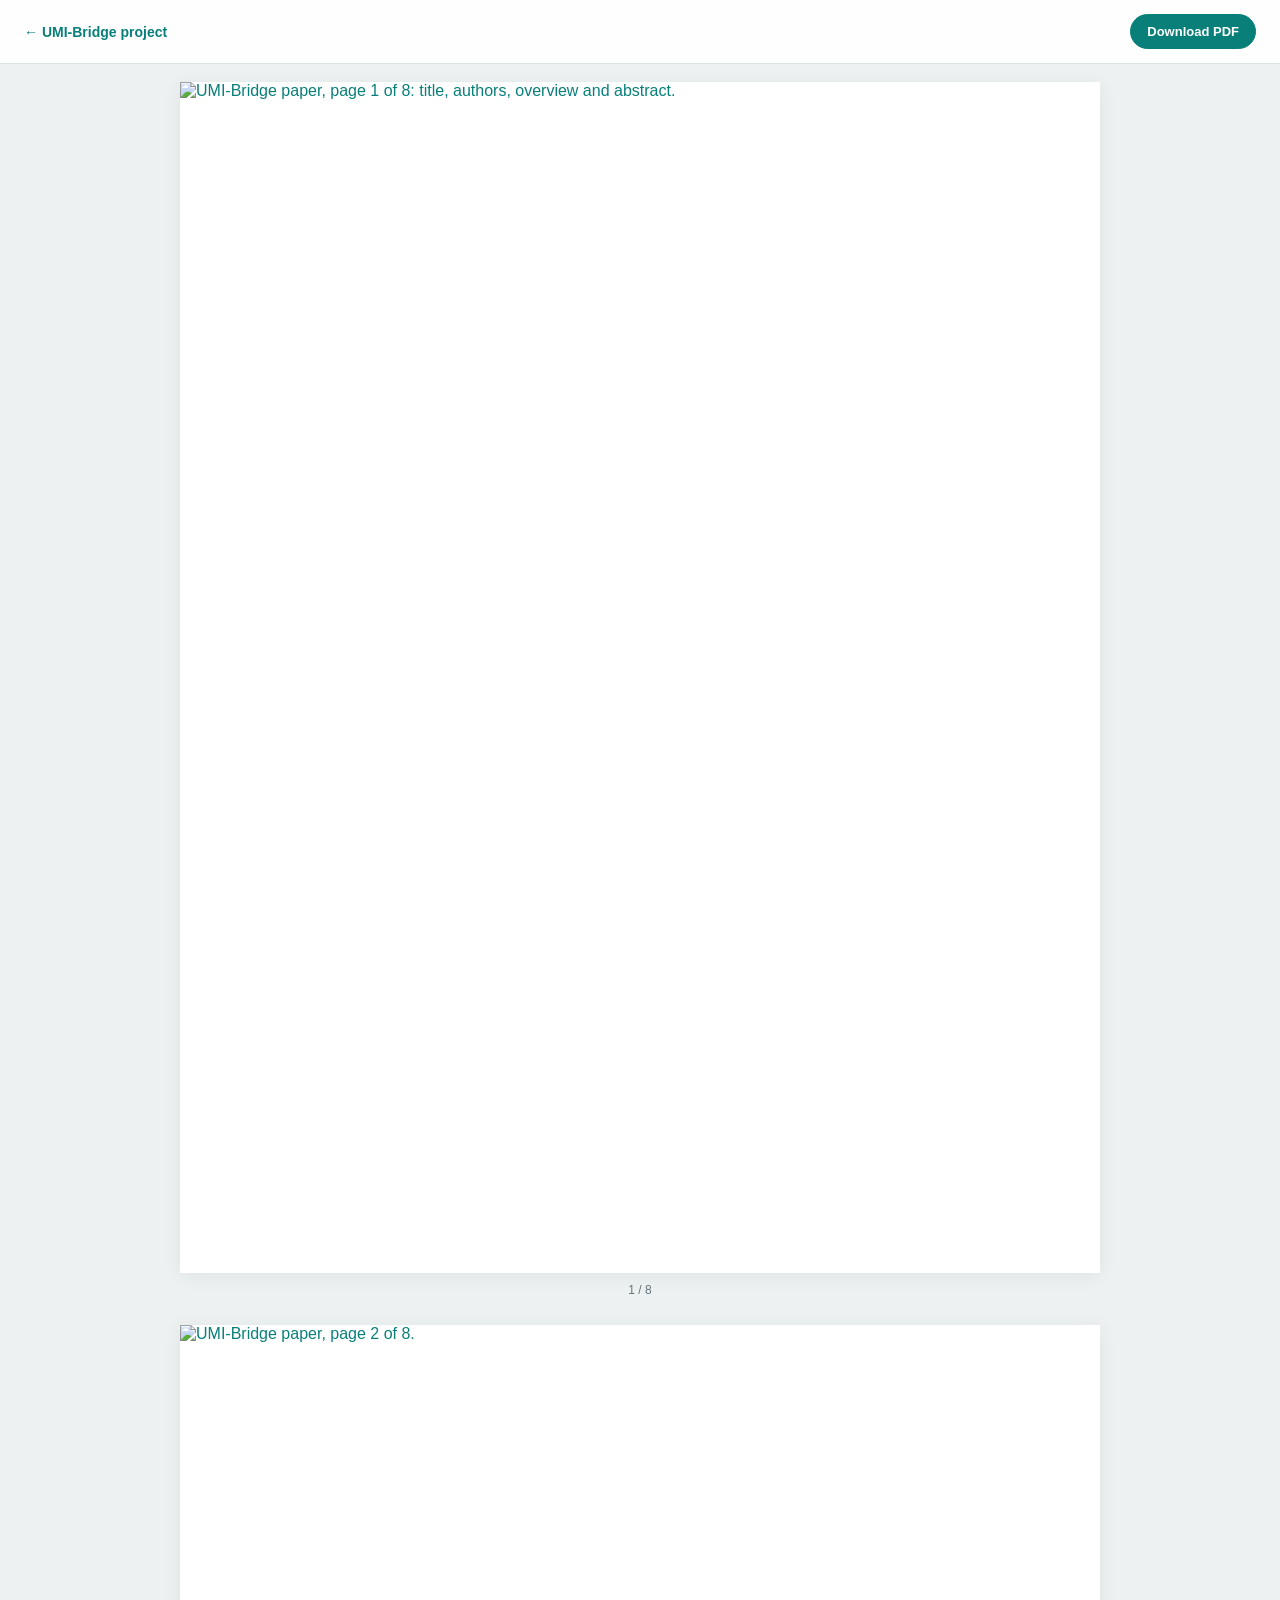
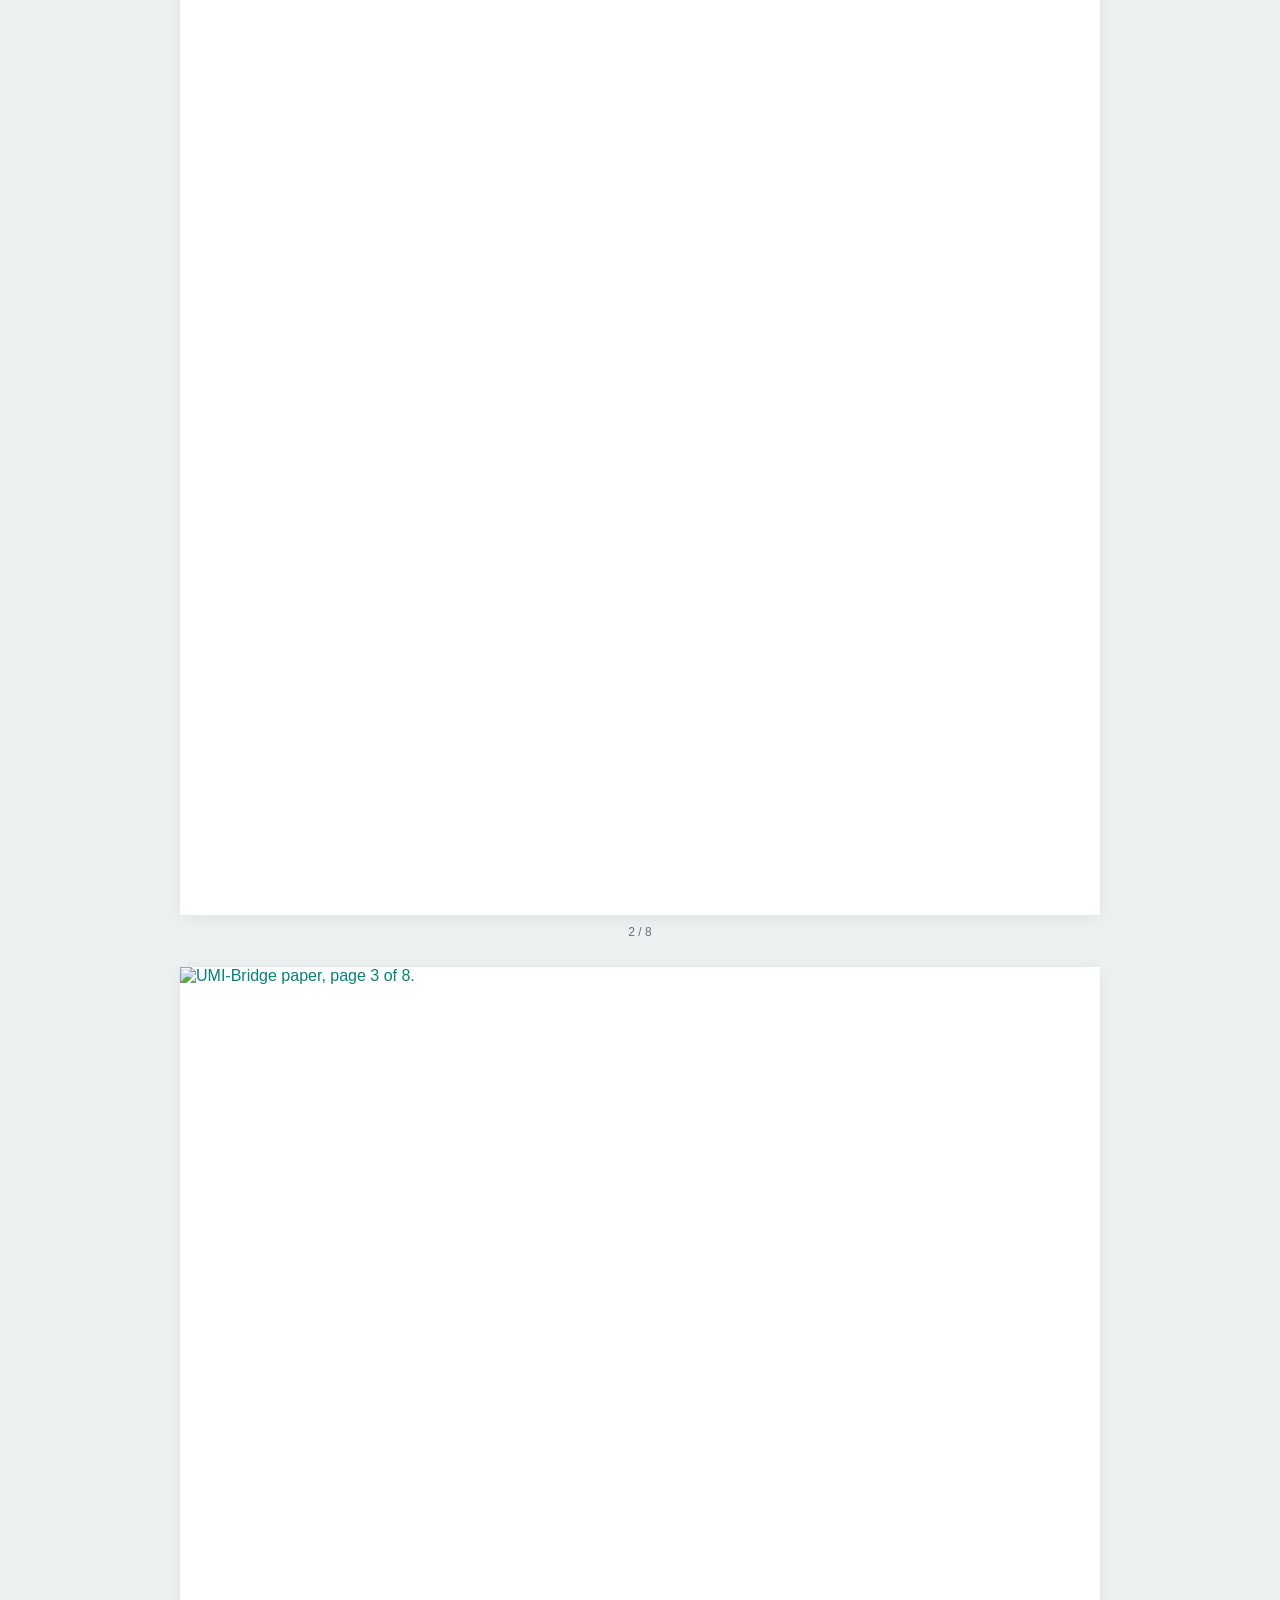
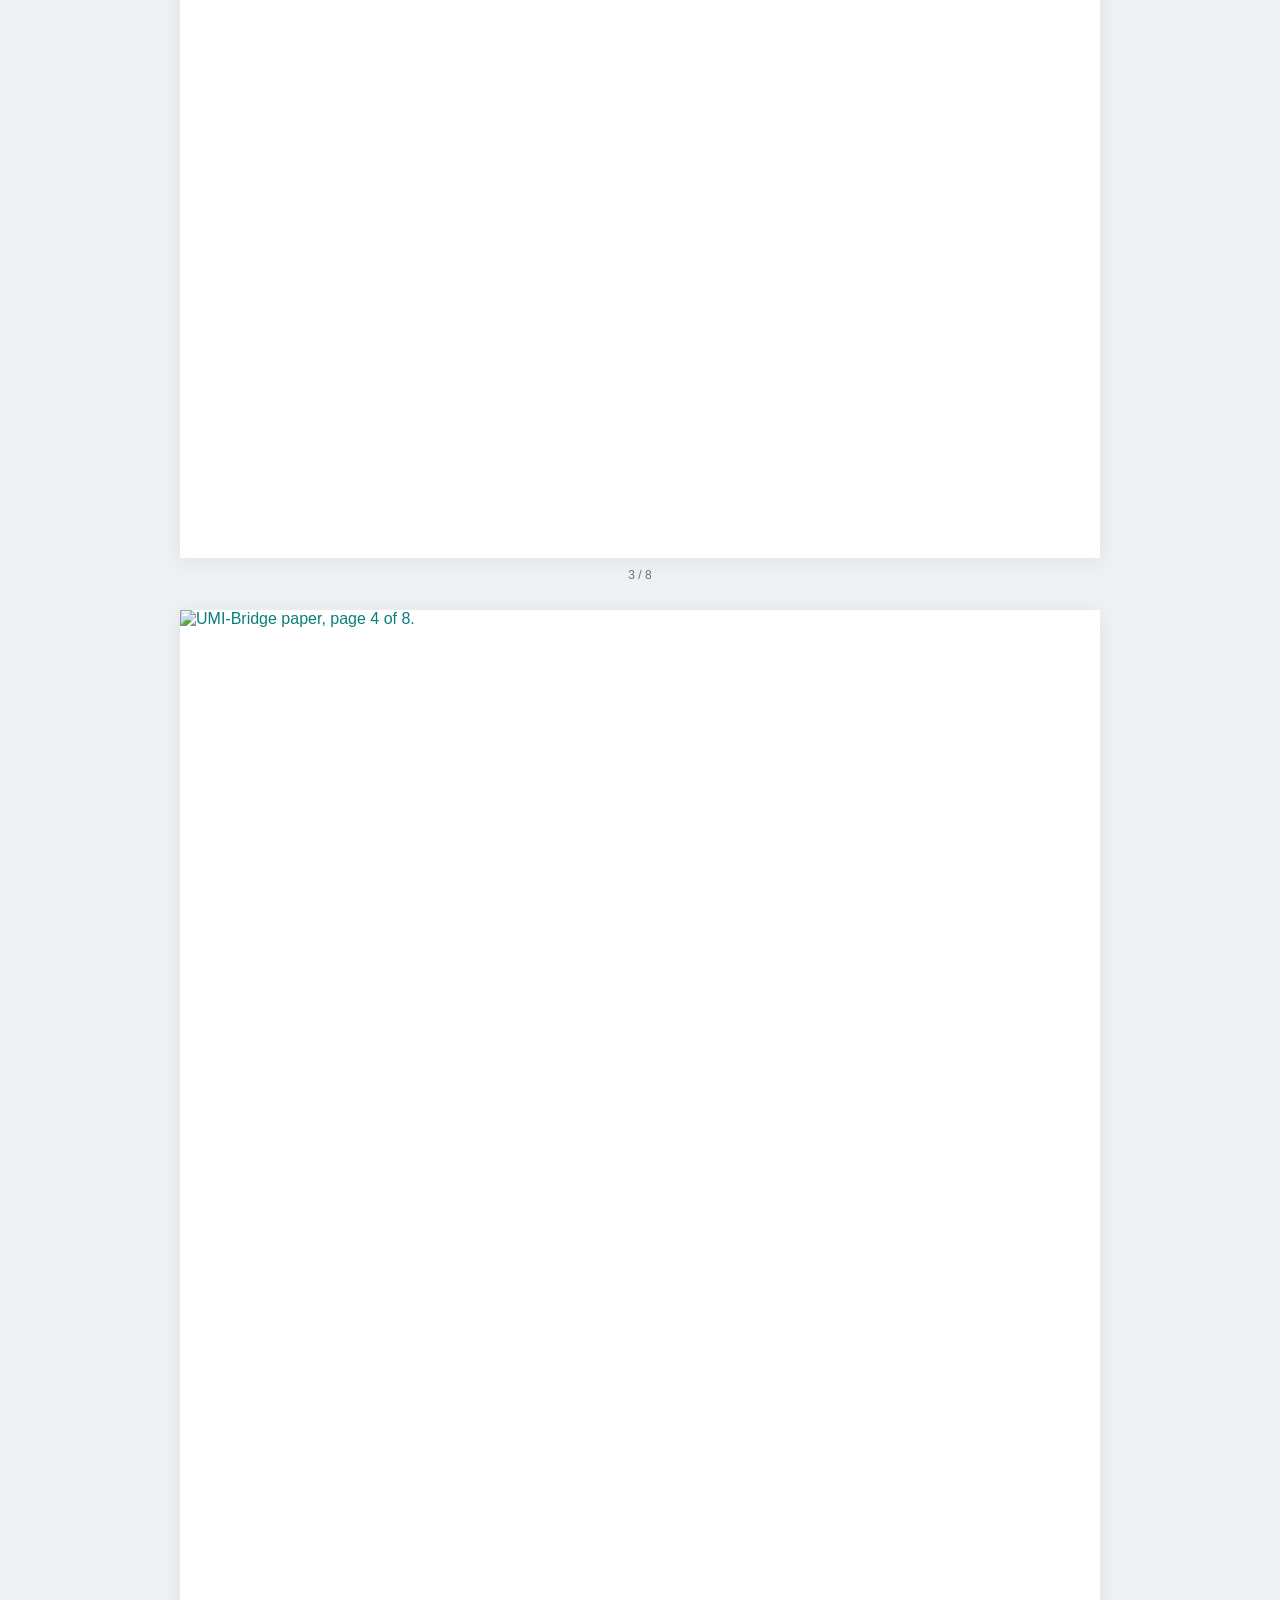
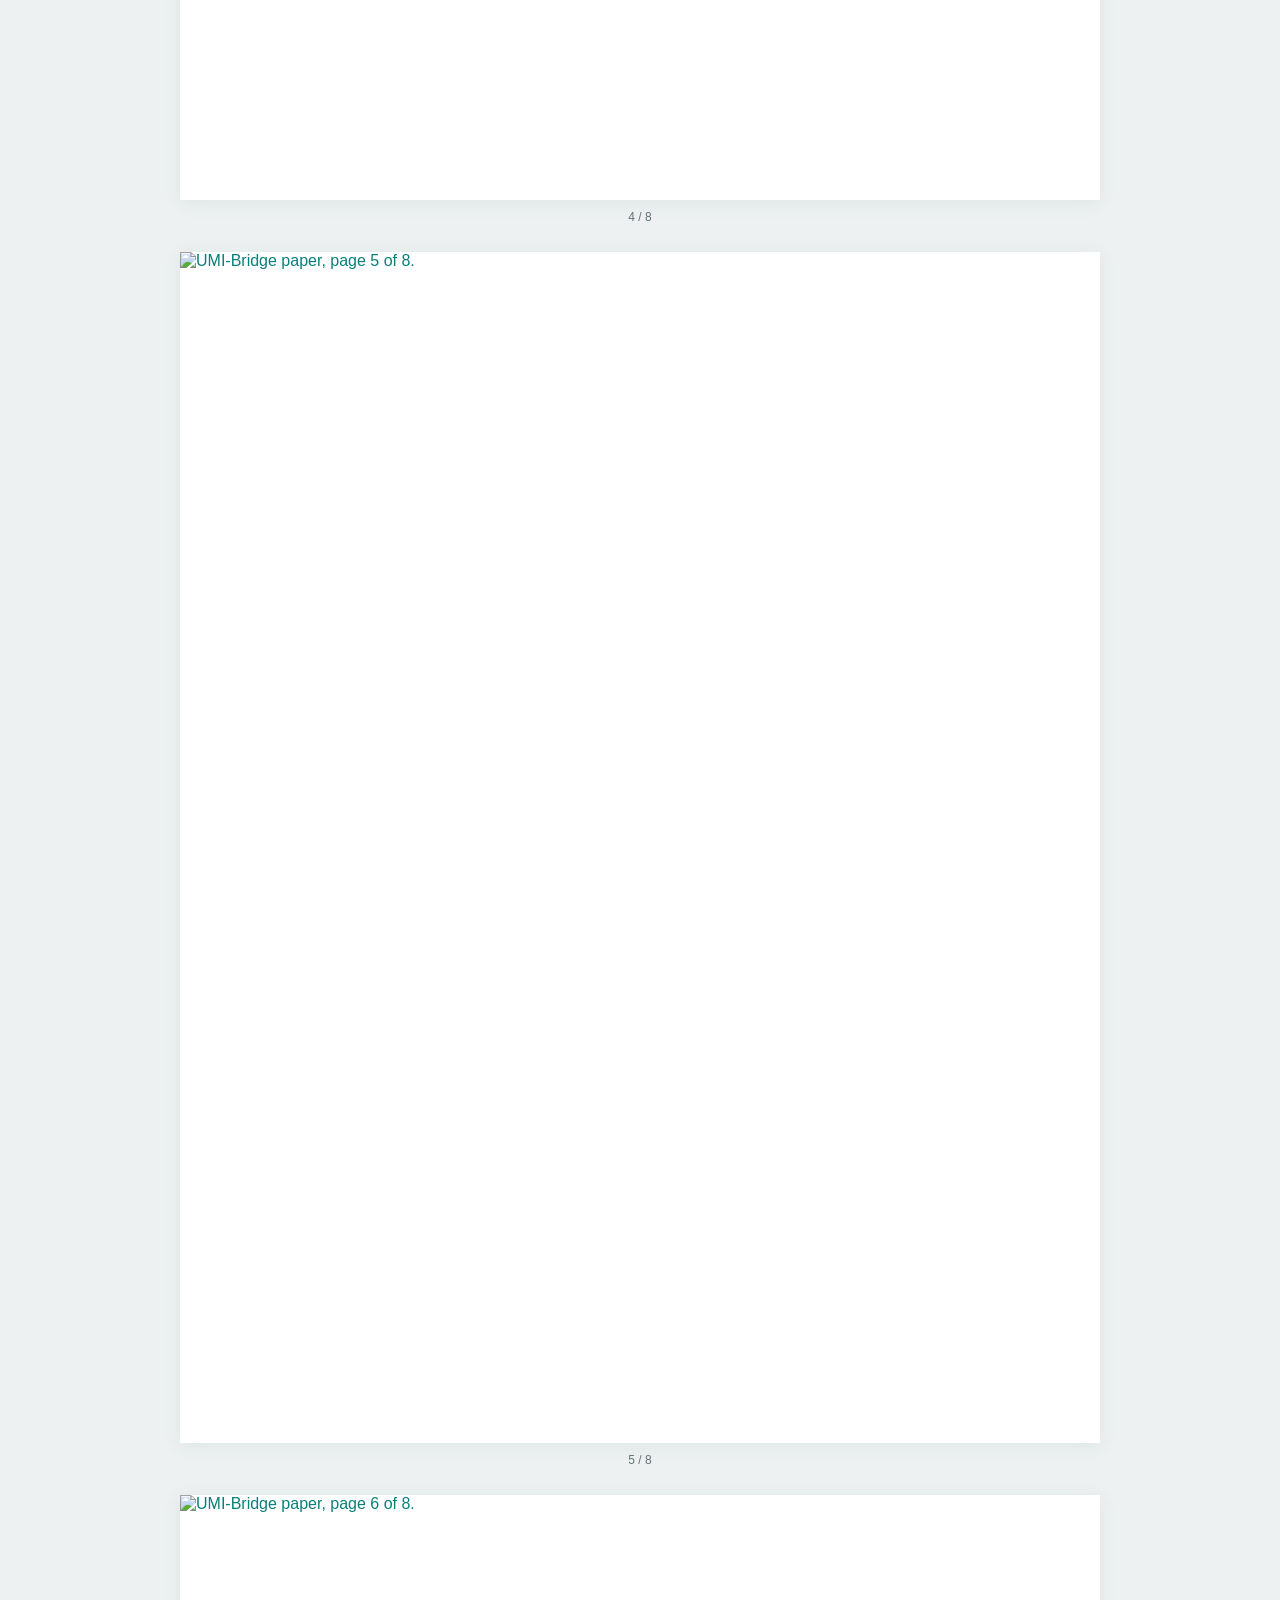
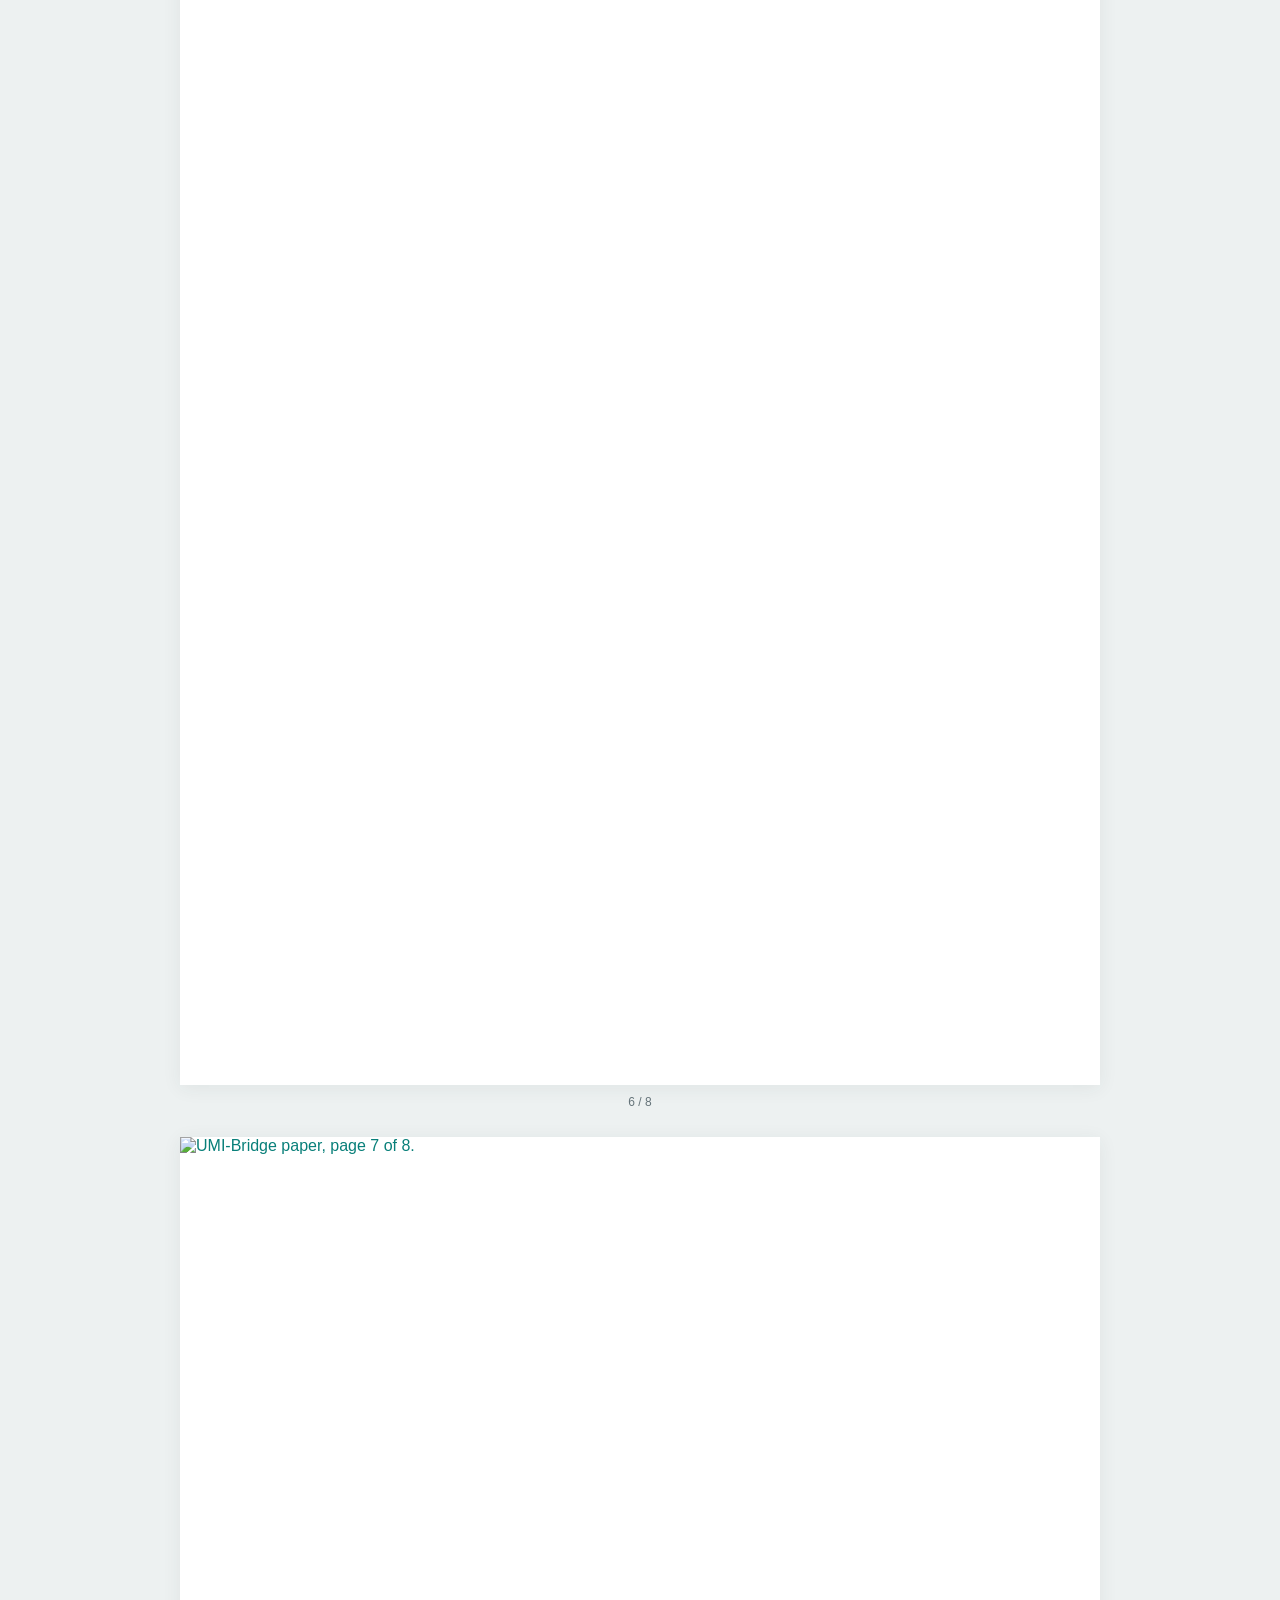
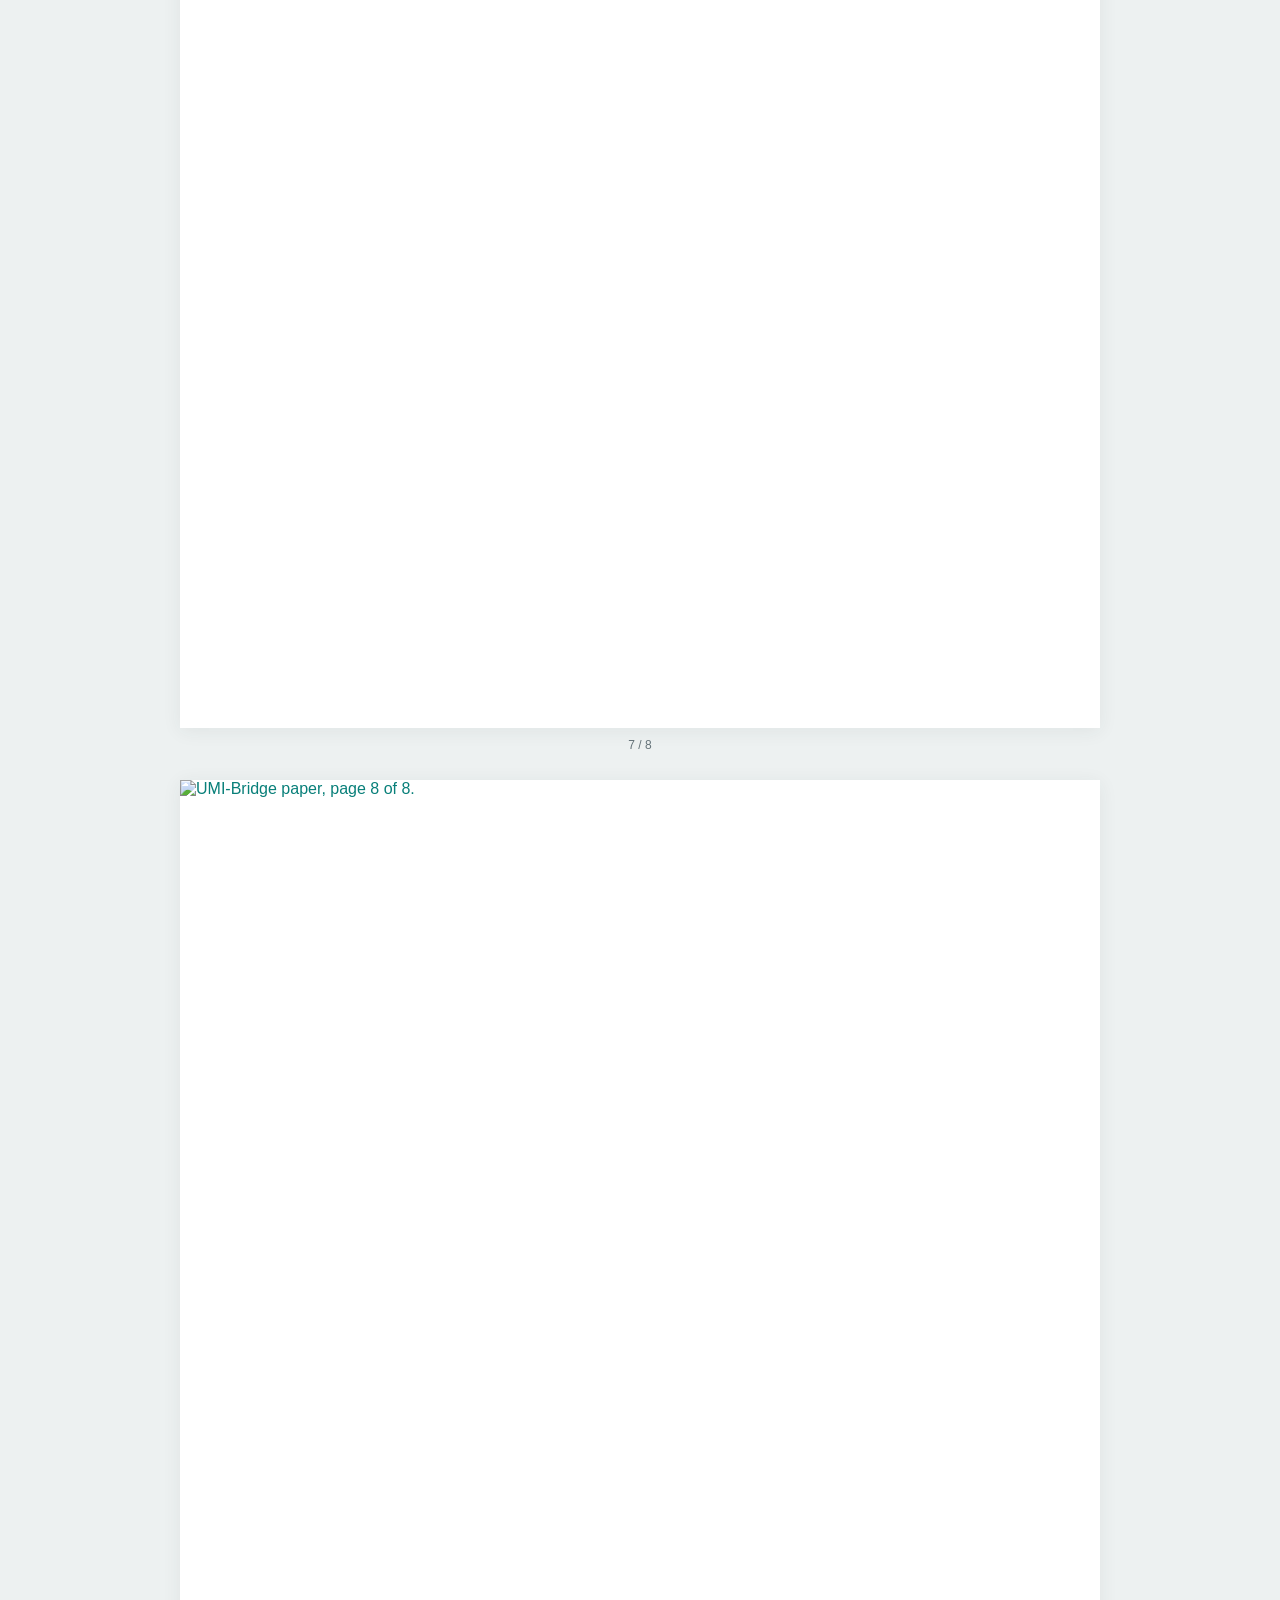
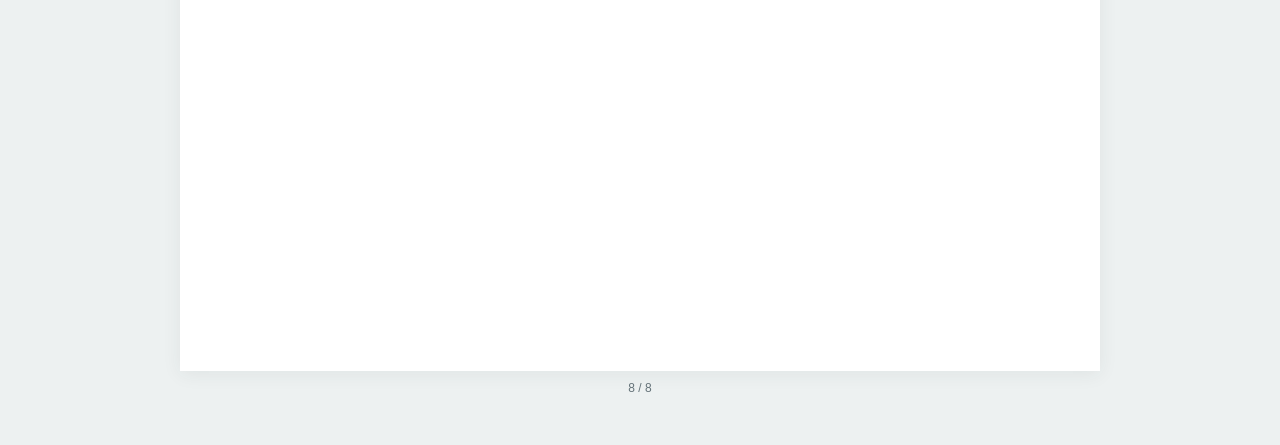
==== paper.html @ c03e9dd7 "Publish reviewed UMI-Bridge website pages" ====
<!doctype html>
<html lang="en">
<head>
  <meta charset="utf-8">
  <meta name="viewport" content="width=device-width, initial-scale=1">
  <title>UMI-Bridge · Paper</title>
  <meta name="description" content="Read the UMI-Bridge paper and download the original PDF.">
  <style>
    *{box-sizing:border-box}body{margin:0;background:#edf1f1;color:#202e33;font-family:-apple-system,BlinkMacSystemFont,"Segoe UI",Arial,sans-serif}header{position:sticky;top:0;z-index:1;background:#ffffffed;backdrop-filter:blur(12px);border-bottom:1px solid #dce5e5;padding:14px 24px;display:flex;justify-content:space-between;align-items:center;gap:16px}a{color:#087f79;text-decoration:none}a:hover{text-decoration:underline}a:focus-visible{outline:3px solid #57ada7;outline-offset:5px}.back{font-size:14px;font-weight:600}.download{font-size:13px;font-weight:600;border:1px solid #087f79;border-radius:24px;padding:9px 16px;background:#087f79;color:#fff}.download:hover{background:#066660;text-decoration:none}main{width:min(920px,calc(100% - 32px));margin:18px auto 50px}h1{text-align:center;font-size:24px;line-height:1.35;font-weight:650;letter-spacing:-.5px;margin:0 auto 28px;max-width:800px}figure{margin:0 0 28px}figure>a{display:block;background:#fff;box-shadow:0 3px 18px #25373812}img{display:block;width:100%;height:auto}figcaption{text-align:center;font-size:12px;color:#657379;margin-top:10px}@media(max-width:620px){header{padding:12px 16px}.back{font-size:12px}.download{font-size:12px;padding:8px 12px}main{width:calc(100% - 16px);margin-top:24px}h1{font-size:19px;padding-inline:12px}figure{margin-bottom:22px}}
  </style>
</head>
<body>
  <header><a class="back" href="index.html">← UMI-Bridge project</a><a class="download" href="assets/paper/umi-bridge.pdf" download="UMI-Bridge.pdf">Download PDF</a></header>
  <main>
    <figure><a href="assets/paper/pages/page-01.jpg" aria-label="View page 1 at full resolution"><img src="assets/paper/pages/page-01.jpg" width="1275" height="1650" alt="UMI-Bridge paper, page 1 of 8: title, authors, overview and abstract." fetchpriority="high"></a><figcaption>1 / 8</figcaption></figure>
    <figure><a href="assets/paper/pages/page-02.jpg" aria-label="View page 2 at full resolution"><img src="assets/paper/pages/page-02.jpg" width="1275" height="1650" alt="UMI-Bridge paper, page 2 of 8." loading="lazy"></a><figcaption>2 / 8</figcaption></figure>
    <figure><a href="assets/paper/pages/page-03.jpg" aria-label="View page 3 at full resolution"><img src="assets/paper/pages/page-03.jpg" width="1275" height="1650" alt="UMI-Bridge paper, page 3 of 8." loading="lazy"></a><figcaption>3 / 8</figcaption></figure>
    <figure><a href="assets/paper/pages/page-04.jpg" aria-label="View page 4 at full resolution"><img src="assets/paper/pages/page-04.jpg" width="1275" height="1650" alt="UMI-Bridge paper, page 4 of 8." loading="lazy"></a><figcaption>4 / 8</figcaption></figure>
    <figure><a href="assets/paper/pages/page-05.jpg" aria-label="View page 5 at full resolution"><img src="assets/paper/pages/page-05.jpg" width="1275" height="1650" alt="UMI-Bridge paper, page 5 of 8." loading="lazy"></a><figcaption>5 / 8</figcaption></figure>
    <figure><a href="assets/paper/pages/page-06.jpg" aria-label="View page 6 at full resolution"><img src="assets/paper/pages/page-06.jpg" width="1275" height="1650" alt="UMI-Bridge paper, page 6 of 8." loading="lazy"></a><figcaption>6 / 8</figcaption></figure>
    <figure><a href="assets/paper/pages/page-07.jpg" aria-label="View page 7 at full resolution"><img src="assets/paper/pages/page-07.jpg" width="1275" height="1650" alt="UMI-Bridge paper, page 7 of 8." loading="lazy"></a><figcaption>7 / 8</figcaption></figure>
    <figure><a href="assets/paper/pages/page-08.jpg" aria-label="View page 8 at full resolution"><img src="assets/paper/pages/page-08.jpg" width="1275" height="1650" alt="UMI-Bridge paper, page 8 of 8." loading="lazy"></a><figcaption>8 / 8</figcaption></figure>
  </main>
</body>
</html>
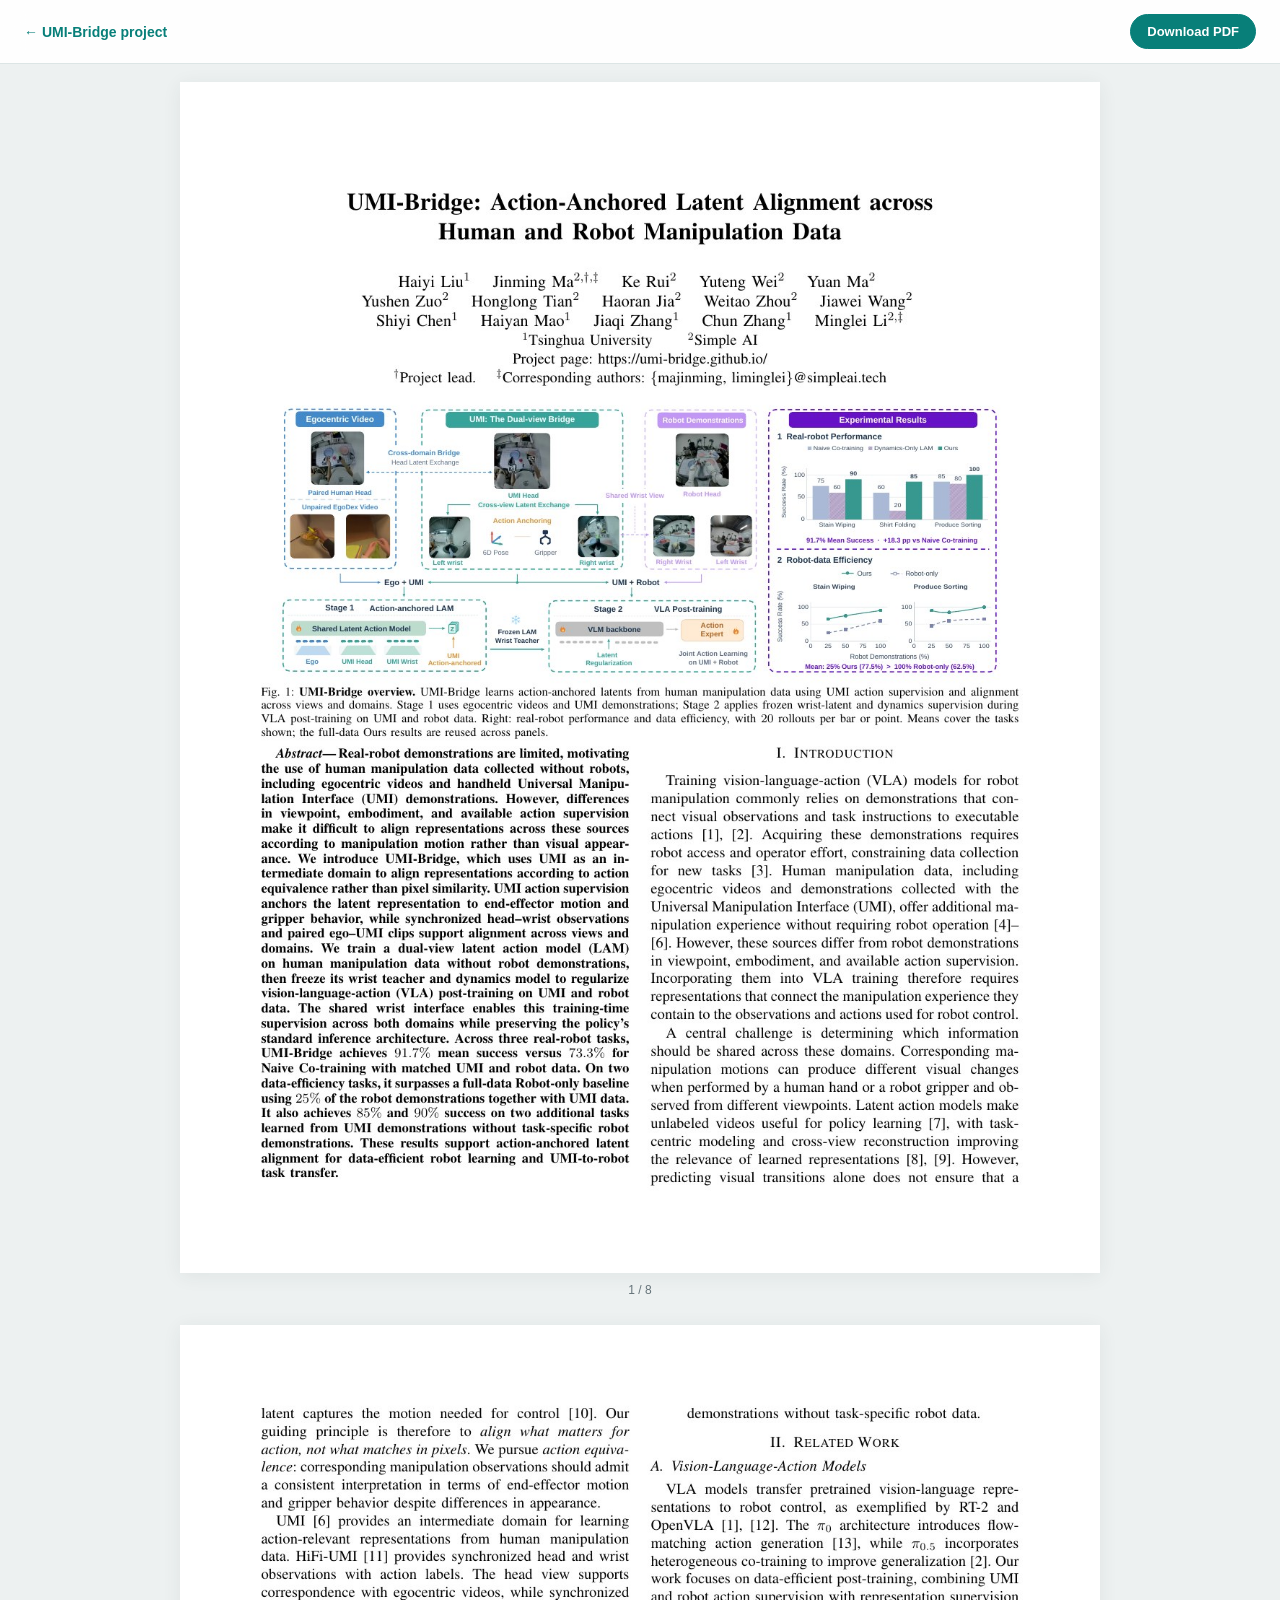
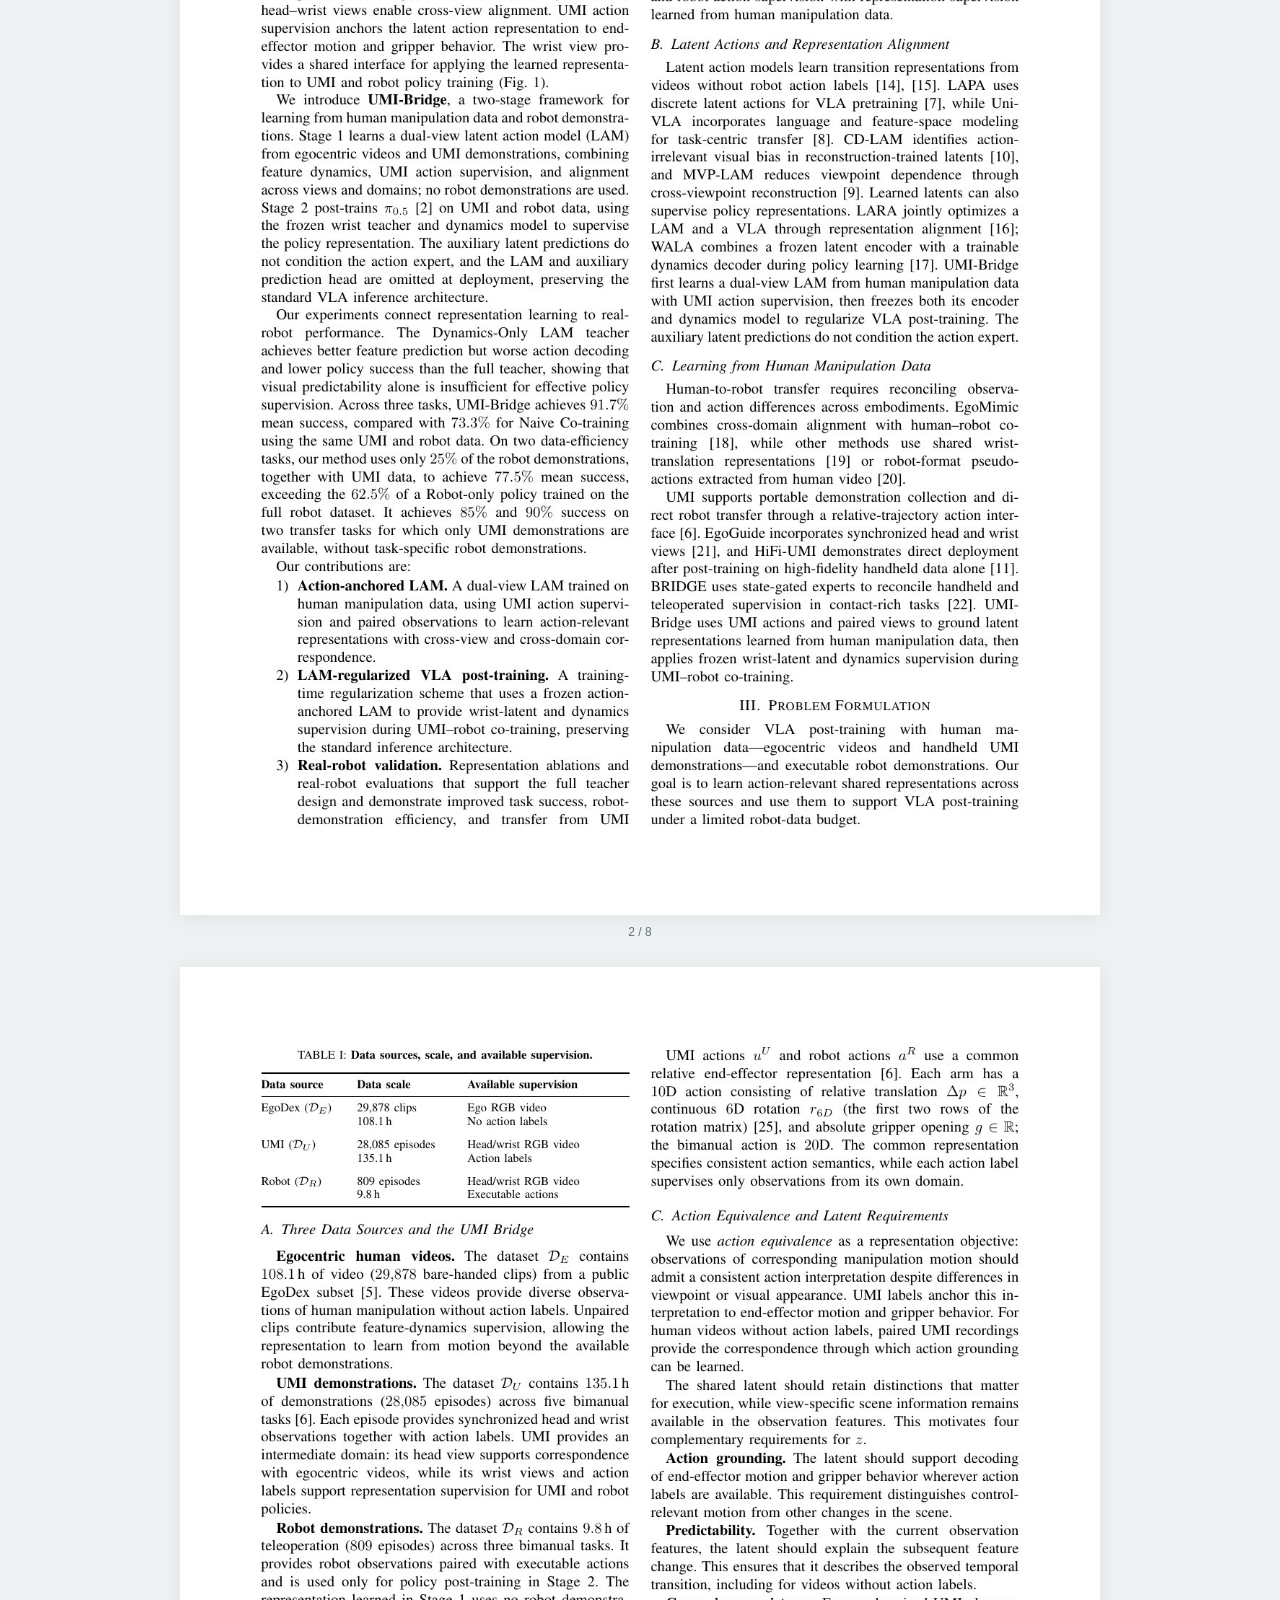
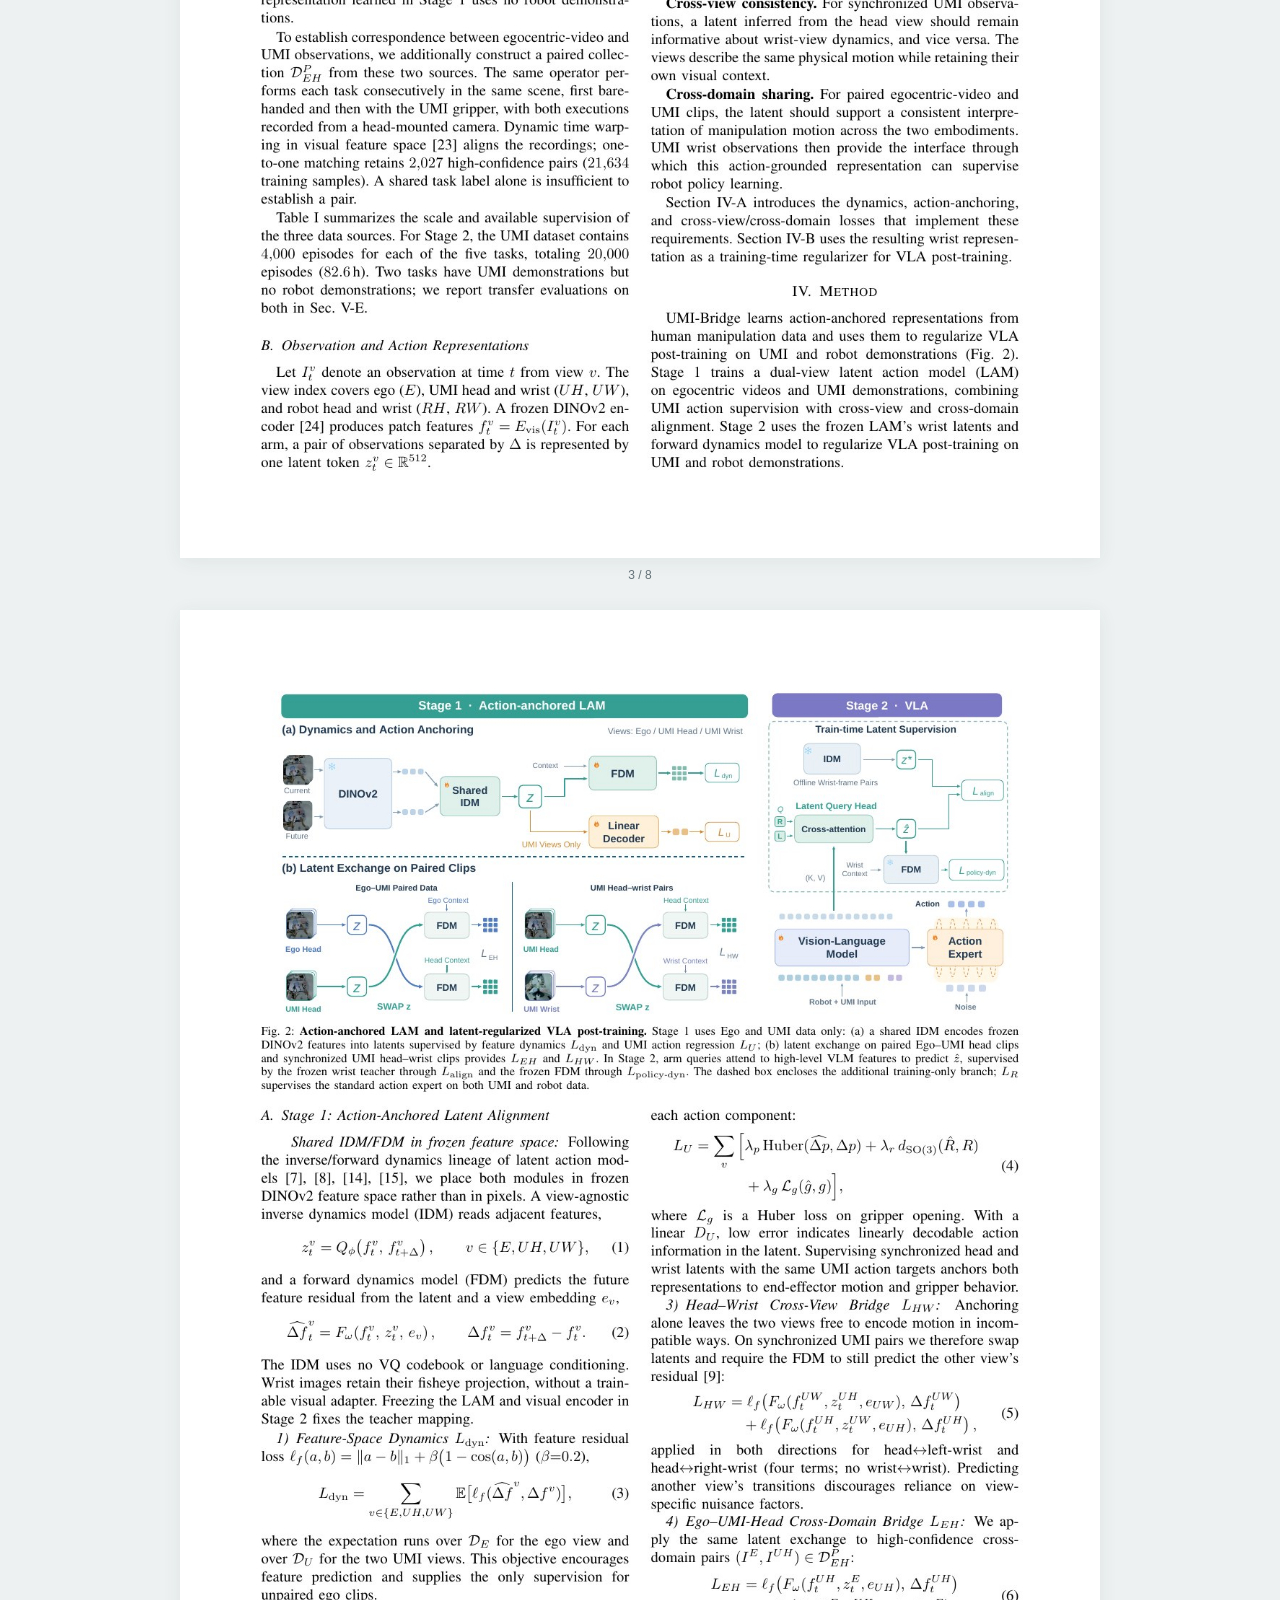
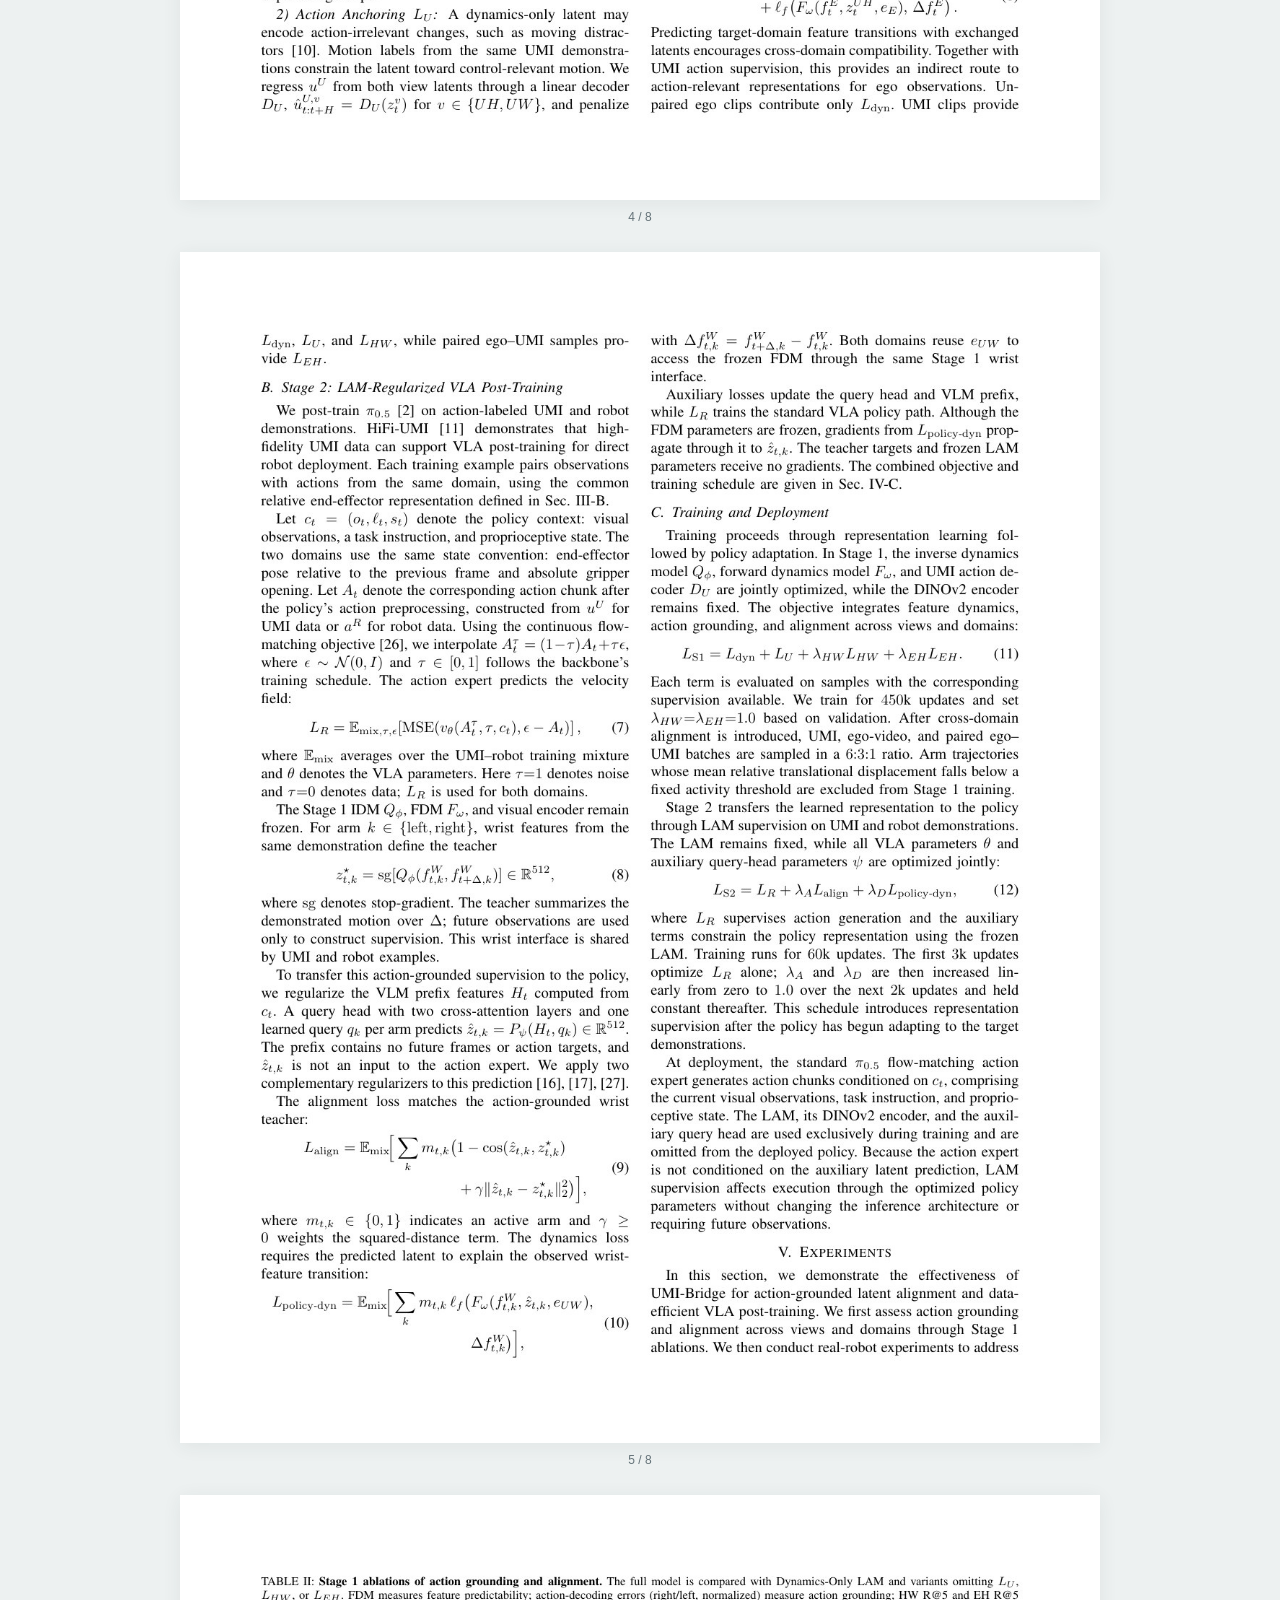
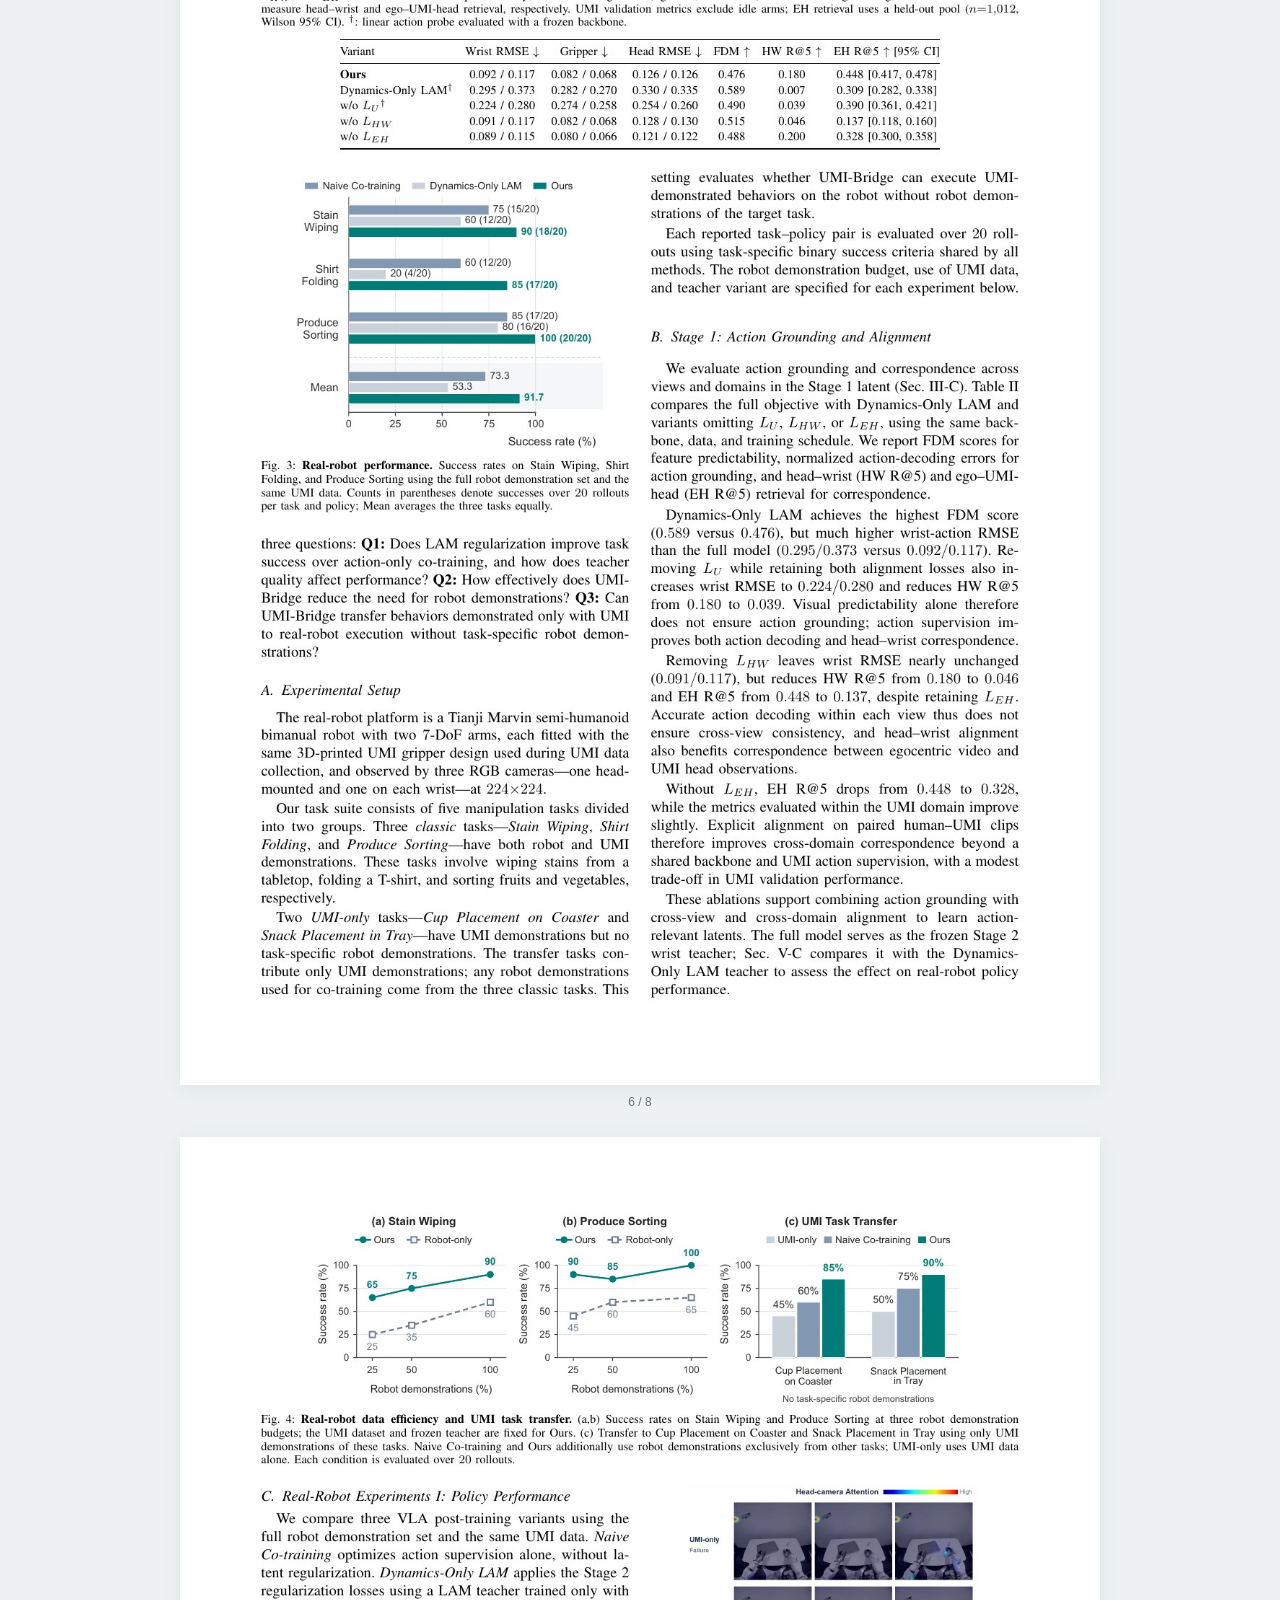
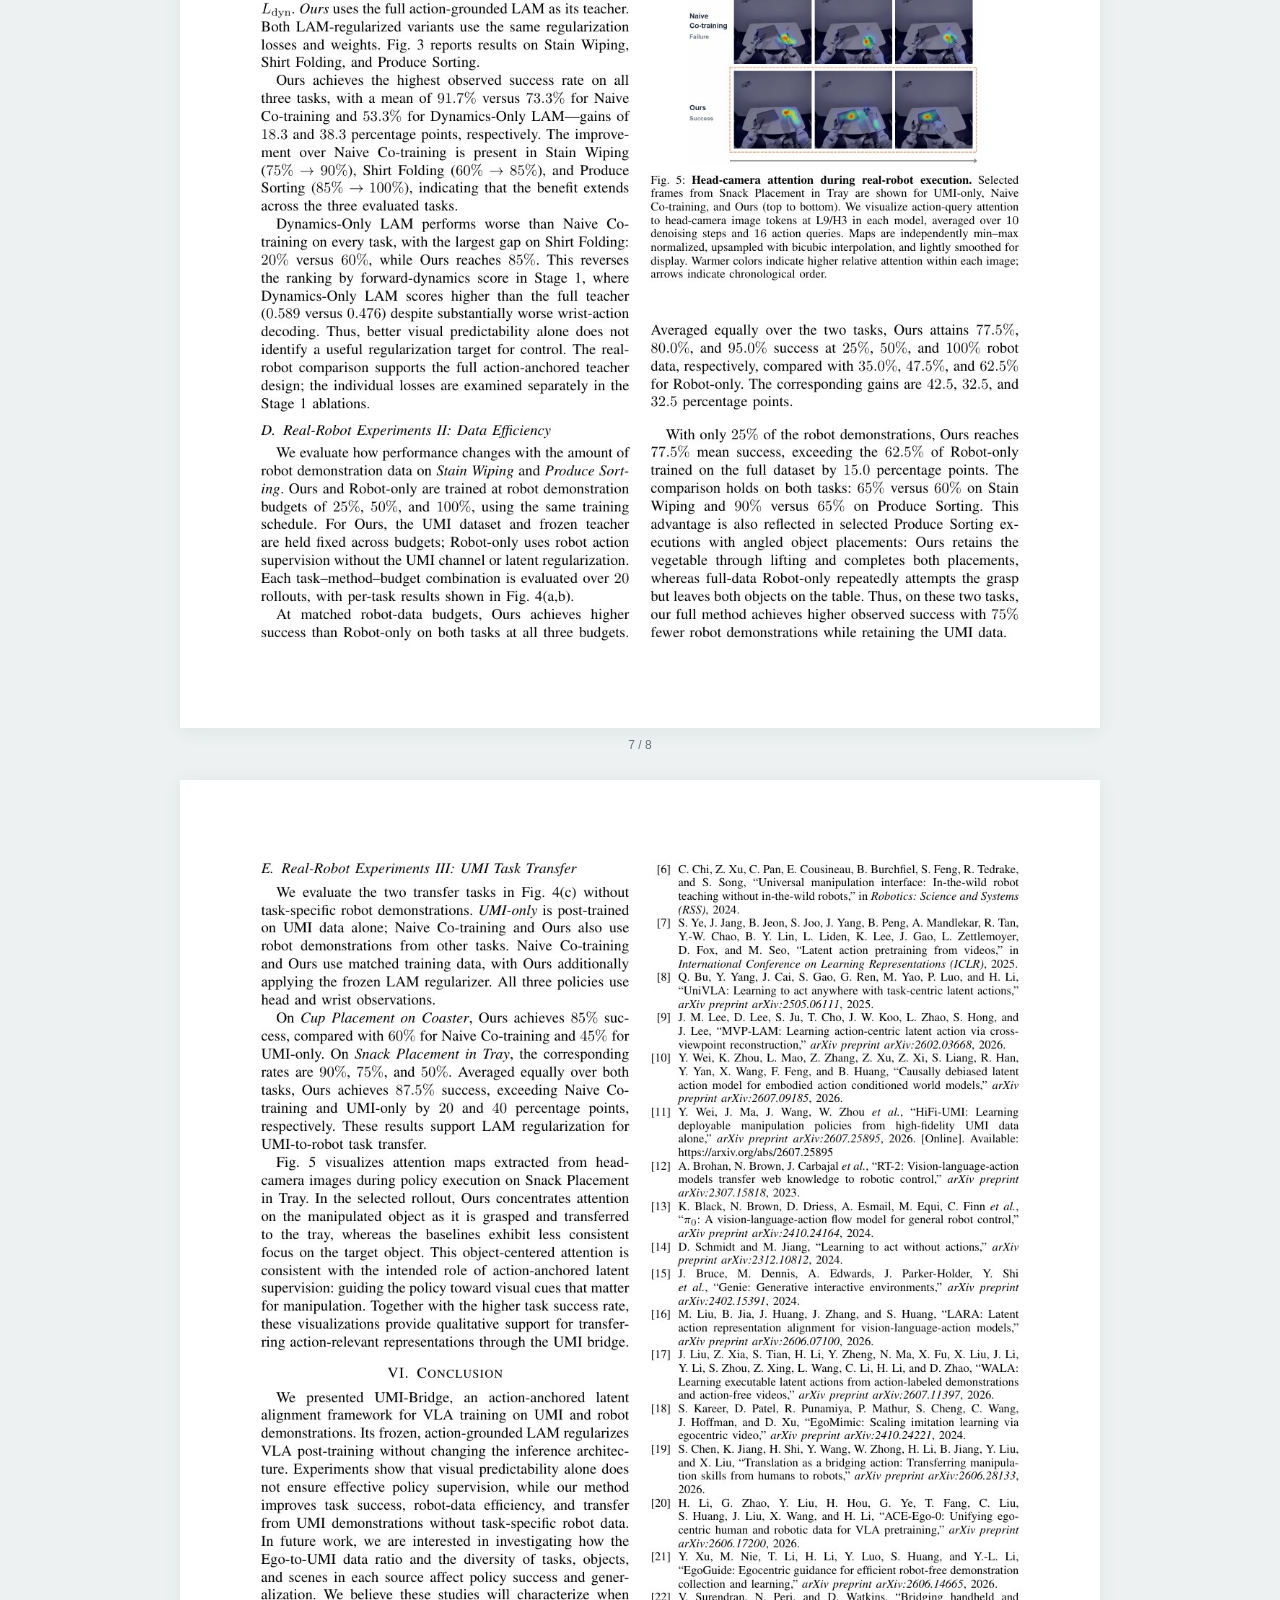
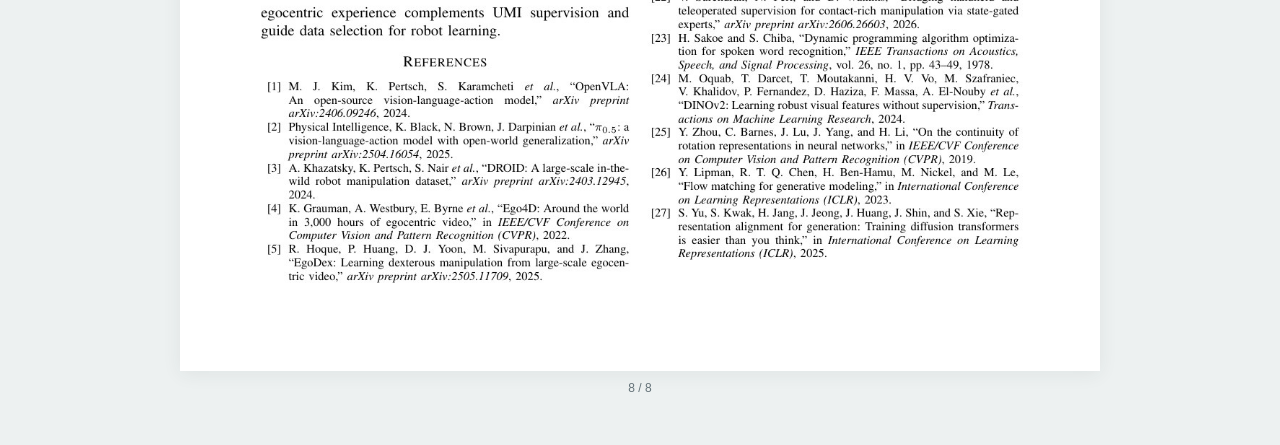
==== commit 2327407c: "Add U-shaped gripper favicon and touch icon" ====
--- a/paper.html
+++ b/paper.html
@@ -8,6 +8,10 @@
   <style>
     *{box-sizing:border-box}body{margin:0;background:#edf1f1;color:#202e33;font-family:-apple-system,BlinkMacSystemFont,"Segoe UI",Arial,sans-serif}header{position:sticky;top:0;z-index:1;background:#ffffffed;backdrop-filter:blur(12px);border-bottom:1px solid #dce5e5;padding:14px 24px;display:flex;justify-content:space-between;align-items:center;gap:16px}a{color:#087f79;text-decoration:none}a:hover{text-decoration:underline}a:focus-visible{outline:3px solid #57ada7;outline-offset:5px}.back{font-size:14px;font-weight:600}.download{font-size:13px;font-weight:600;border:1px solid #087f79;border-radius:24px;padding:9px 16px;background:#087f79;color:#fff}.download:hover{background:#066660;text-decoration:none}main{width:min(920px,calc(100% - 32px));margin:18px auto 50px}h1{text-align:center;font-size:24px;line-height:1.35;font-weight:650;letter-spacing:-.5px;margin:0 auto 28px;max-width:800px}figure{margin:0 0 28px}figure>a{display:block;background:#fff;box-shadow:0 3px 18px #25373812}img{display:block;width:100%;height:auto}figcaption{text-align:center;font-size:12px;color:#657379;margin-top:10px}@media(max-width:620px){header{padding:12px 16px}.back{font-size:12px}.download{font-size:12px;padding:8px 12px}main{width:calc(100% - 16px);margin-top:24px}h1{font-size:19px;padding-inline:12px}figure{margin-bottom:22px}}
   </style>
+  <link rel="icon" href="favicon.ico" sizes="16x16 32x32 48x48">
+  <link rel="icon" type="image/png" sizes="32x32" href="favicon-32x32.png">
+  <link rel="icon" type="image/svg+xml" sizes="any" href="favicon.svg">
+  <link rel="apple-touch-icon" sizes="180x180" href="apple-touch-icon.png">
 </head>
 <body>
   <header><a class="back" href="index.html">← UMI-Bridge project</a><a class="download" href="assets/paper/umi-bridge.pdf" download="UMI-Bridge.pdf">Download PDF</a></header>
